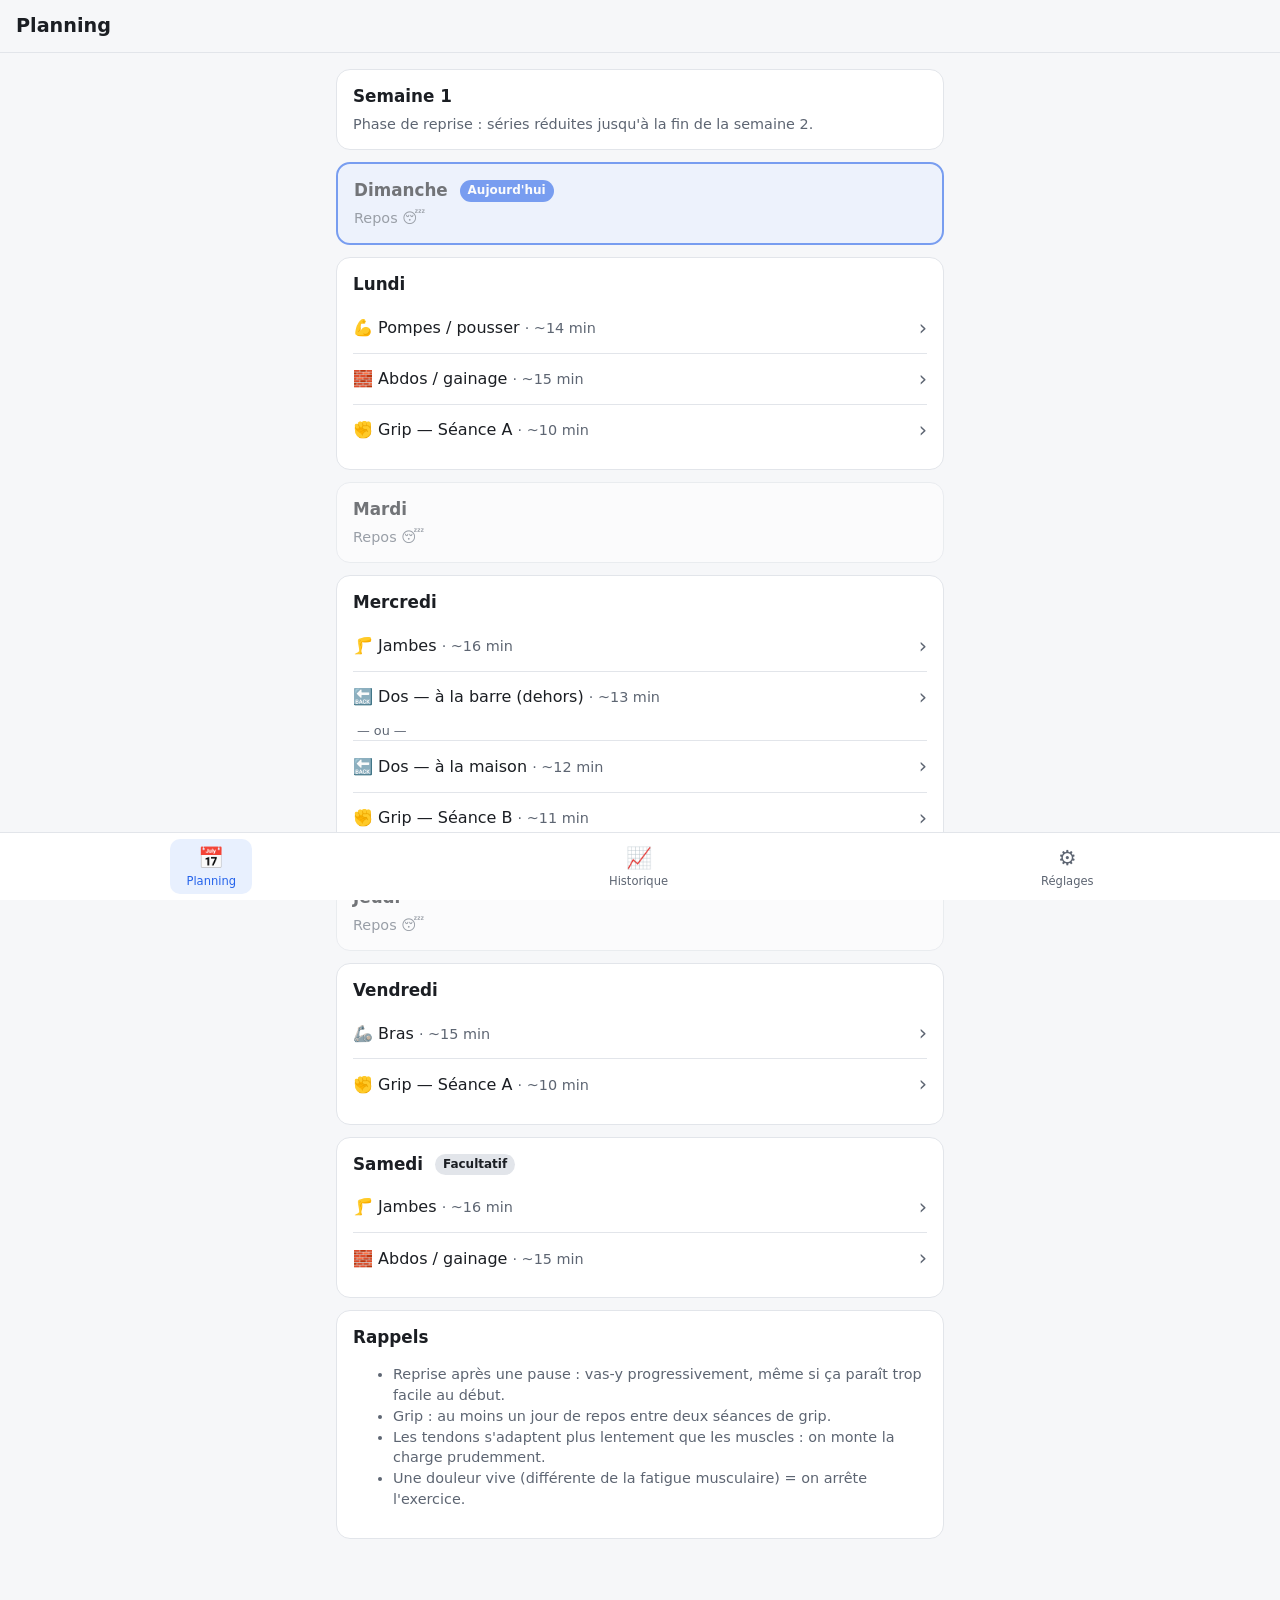
==== index.html @ 753776f4 "Étape 1 : planning de la semaine, séances complètes et fiches d'exercices Co-Authored-By: Claude Opu" ====
<!doctype html>
<html lang="fr">
<head>
  <meta charset="utf-8">
  <meta name="viewport" content="width=device-width, initial-scale=1, viewport-fit=cover">
  <title>Calisthénie</title>
  <!-- Couleur de la barre du navigateur sur téléphone (clair / sombre) -->
  <meta name="theme-color" content="#f6f7f9" media="(prefers-color-scheme: light)">
  <meta name="theme-color" content="#121417" media="(prefers-color-scheme: dark)">
  <link rel="stylesheet" href="style.css">
</head>
<body>
  <!-- En-tête : titre de la page en cours -->
  <header class="entete">
    <button id="retour" class="retour" hidden aria-label="Retour">‹</button>
    <h1 id="titre">Planning</h1>
  </header>

  <!-- Contenu principal : app.js le remplit selon la page -->
  <main id="contenu"></main>

  <!-- Barre de navigation en bas -->
  <nav class="nav-bas">
    <a href="#/" data-onglet="planning">📅<span>Planning</span></a>
    <a href="#/historique" data-onglet="historique">📈<span>Historique</span></a>
    <a href="#/reglages" data-onglet="reglages">⚙️<span>Réglages</span></a>
  </nav>

  <!-- 1) tes données d'entraînement  2) le code de l'app -->
  <script src="programme.js"></script>
  <script src="app.js"></script>
</body>
</html>
---- style.css ----
/* =====================================================================
   STYLE.CSS — l'apparence de l'app. Mode sombre automatique selon le
   réglage de ton téléphone.
   ===================================================================== */

/* Couleurs du mode clair */
:root {
  --fond: #f6f7f9;
  --carte: #ffffff;
  --texte: #1b1e23;
  --texte-doux: #5d6572;
  --bord: #e2e5ea;
  --accent: #2563eb;
  --accent-texte: #ffffff;
  --vert: #15803d;
  --orange: #c2410c;
  --rouge: #b91c1c;
  --surligne: #e8f0fe;
}

/* Couleurs du mode sombre */
@media (prefers-color-scheme: dark) {
  :root {
    --fond: #121417;
    --carte: #1c1f24;
    --texte: #e8eaee;
    --texte-doux: #9aa3b0;
    --bord: #2c3139;
    --accent: #5b8def;
    --accent-texte: #0b0d10;
    --vert: #4ade80;
    --orange: #fb923c;
    --rouge: #f87171;
    --surligne: #1e2a40;
  }
}

* { box-sizing: border-box; }

body {
  margin: 0;
  font-family: system-ui, -apple-system, "Segoe UI", Roboto, sans-serif;
  background: var(--fond);
  color: var(--texte);
  line-height: 1.45;
  /* place pour la barre du bas */
  padding-bottom: calc(72px + env(safe-area-inset-bottom));
}

/* ---------- En-tête ---------- */
.entete {
  position: sticky; top: 0; z-index: 5;
  display: flex; align-items: center; gap: 8px;
  padding: calc(12px + env(safe-area-inset-top)) 16px 12px;
  background: var(--fond);
  border-bottom: 1px solid var(--bord);
}
.entete h1 { font-size: 1.2rem; margin: 0; }
.retour {
  font-size: 1.8rem; line-height: 1; background: none; border: 0;
  color: var(--accent); padding: 0 8px 4px 0; cursor: pointer;
}

main { padding: 16px; max-width: 640px; margin: 0 auto; }

/* ---------- Cartes ---------- */
.carte {
  display: block;
  background: var(--carte);
  border: 1px solid var(--bord);
  border-radius: 14px;
  padding: 14px 16px;
  margin-bottom: 12px;
  color: inherit; text-decoration: none;
}
a.carte:active { transform: scale(0.99); }
.carte h2, .carte h3 { margin: 0 0 6px; font-size: 1.05rem; }
.carte.aujourdhui { border: 2px solid var(--accent); background: var(--surligne); }
.carte.repos { opacity: 0.6; }

.doux { color: var(--texte-doux); font-size: 0.9rem; }
.badge {
  display: inline-block; font-size: 0.75rem; font-weight: 600;
  padding: 2px 8px; border-radius: 99px;
  background: var(--accent); color: var(--accent-texte);
  vertical-align: middle; margin-left: 6px;
}
.badge.gris { background: var(--bord); color: var(--texte); }

/* Liste de séances dans un jour */
.lien-seance {
  display: flex; justify-content: space-between; align-items: center;
  padding: 10px 0; border-top: 1px solid var(--bord);
  color: inherit; text-decoration: none;
}
.lien-seance:first-of-type { border-top: 0; }
.lien-seance .fleche { color: var(--texte-doux); font-size: 1.3rem; }
.ou { font-size: 0.8rem; color: var(--texte-doux); padding-left: 4px; }

/* Ligne d'exercice dans une séance */
.ligne-exo { display: flex; gap: 12px; align-items: center; }
.ligne-exo .num {
  flex: 0 0 32px; height: 32px; border-radius: 50%;
  background: var(--surligne); color: var(--accent);
  display: grid; place-items: center; font-weight: 700;
}
.ligne-exo .infos { flex: 1; }

/* Fiche d'exercice : chiffres clés */
.grille {
  display: grid; grid-template-columns: 1fr 1fr; gap: 8px; margin-bottom: 12px;
}
.case {
  background: var(--carte); border: 1px solid var(--bord); border-radius: 12px;
  padding: 10px 12px;
}
.case .etiquette { font-size: 0.75rem; color: var(--texte-doux); text-transform: uppercase; letter-spacing: 0.03em; }
.case .valeur { font-size: 1.15rem; font-weight: 700; }

ol.etapes { padding-left: 20px; margin: 0; }
ol.etapes li { margin-bottom: 6px; }

.note {
  border-left: 4px solid var(--orange);
  padding: 8px 12px; margin: 0 0 12px;
  background: var(--carte); border-radius: 0 10px 10px 0;
}

/* ---------- Boutons et champs ---------- */
.bouton {
  display: block; width: 100%;
  font-size: 1rem; font-weight: 600;
  padding: 14px; border-radius: 12px; border: 0;
  background: var(--accent); color: var(--accent-texte);
  cursor: pointer; text-align: center; text-decoration: none;
  margin-bottom: 10px;
}
.bouton.secondaire { background: var(--carte); color: var(--texte); border: 1px solid var(--bord); }
input, select, textarea {
  font: inherit; color: var(--texte); background: var(--carte);
  border: 1px solid var(--bord); border-radius: 10px; padding: 10px 12px; width: 100%;
}
label { display: block; font-weight: 600; margin: 10px 0 4px; }

/* ---------- Barre du bas ---------- */
.nav-bas {
  position: fixed; left: 0; right: 0; bottom: 0; z-index: 5;
  display: flex; justify-content: space-around;
  background: var(--carte); border-top: 1px solid var(--bord);
  padding: 6px 0 calc(6px + env(safe-area-inset-bottom));
}
.nav-bas a {
  display: flex; flex-direction: column; align-items: center;
  font-size: 1.3rem; text-decoration: none; color: var(--texte-doux);
  padding: 4px 16px; border-radius: 10px;
}
.nav-bas a span { font-size: 0.72rem; }
.nav-bas a.actif { color: var(--accent); background: var(--surligne); }
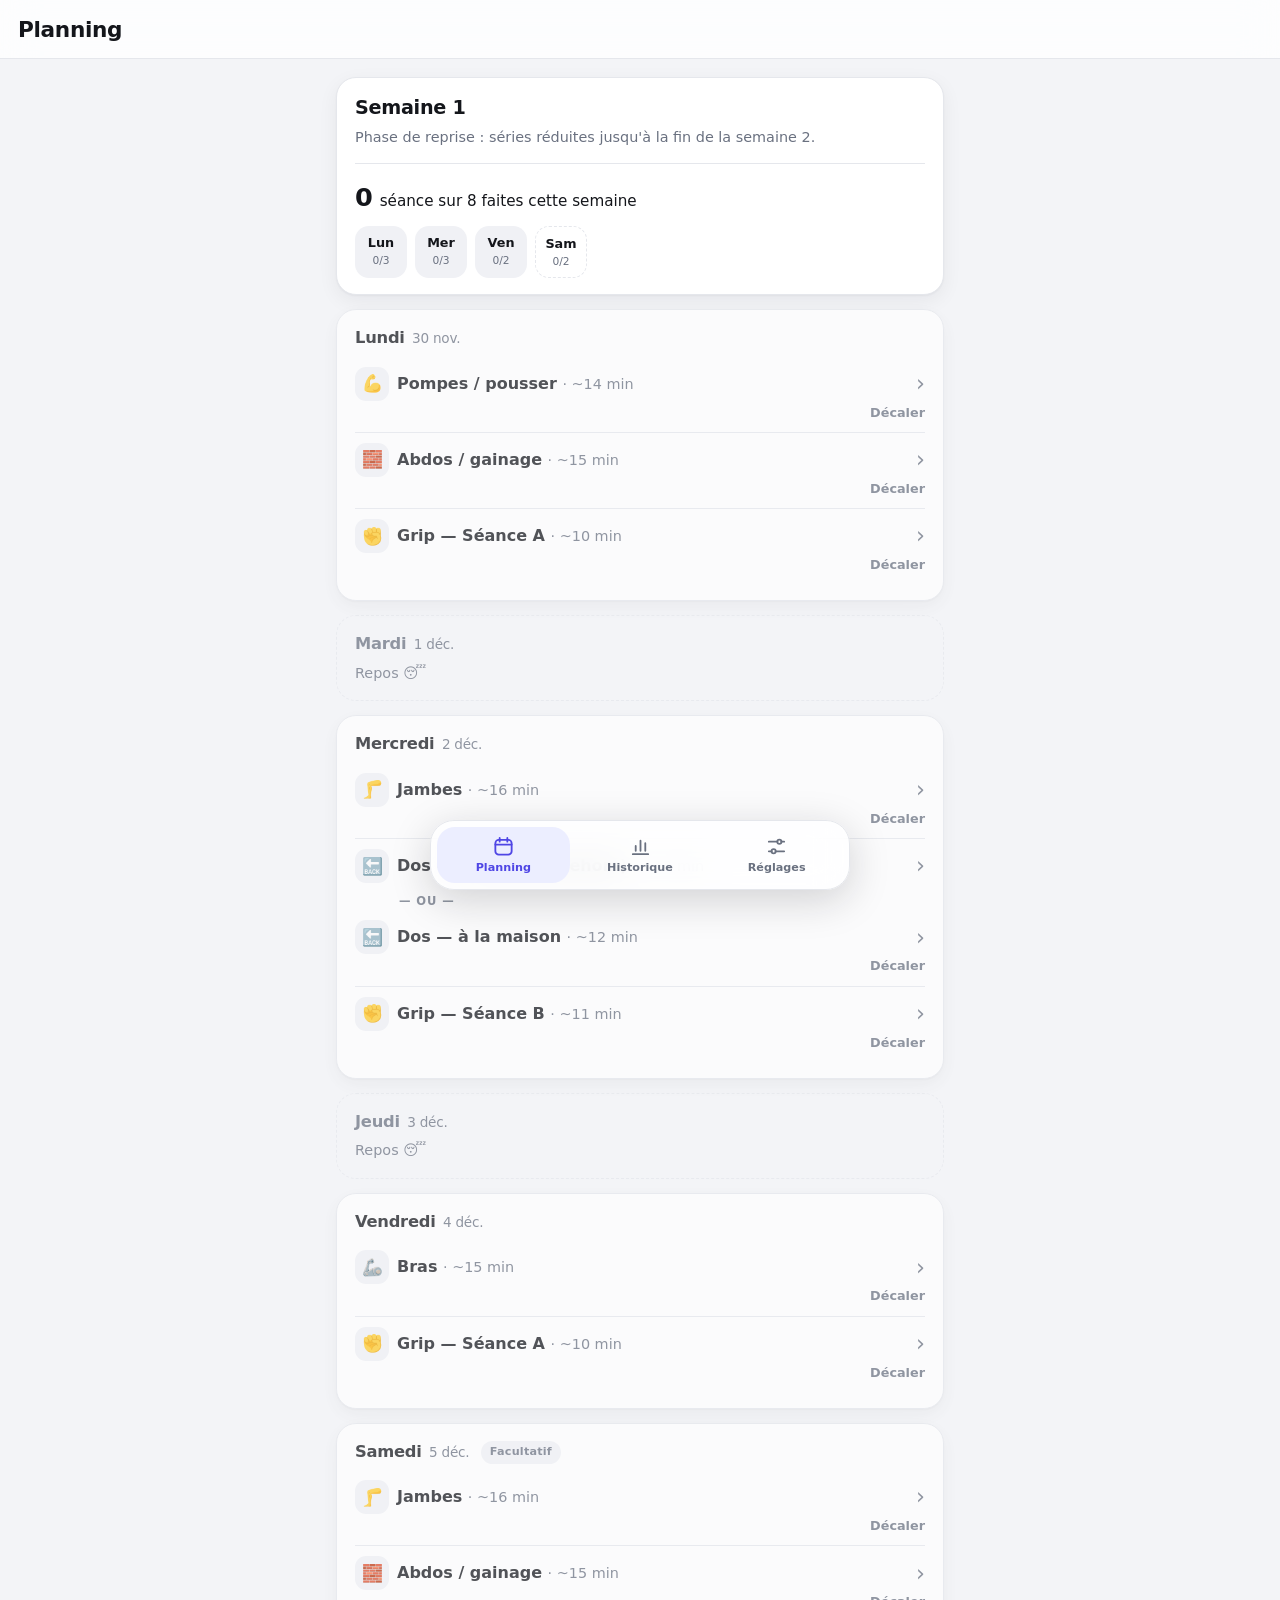
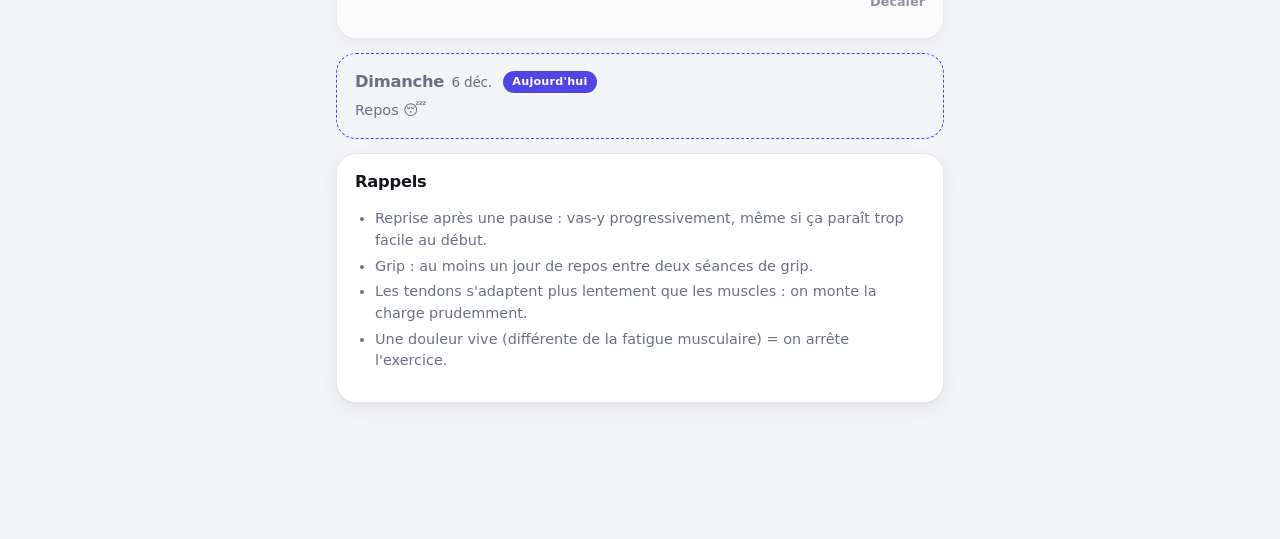
==== commit d0c56e79: "Nouveau design : plus épuré (cartes aérées, accent indigo, boutons teintés, barre du bas flottante a" ====
--- a/index.html
+++ b/index.html
@@ -5,9 +5,17 @@
   <meta name="viewport" content="width=device-width, initial-scale=1, viewport-fit=cover">
   <title>Calisthénie</title>
   <!-- Couleur de la barre du navigateur sur téléphone (clair / sombre) -->
-  <meta name="theme-color" content="#f6f7f9" media="(prefers-color-scheme: light)">
-  <meta name="theme-color" content="#121417" media="(prefers-color-scheme: dark)">
+  <meta name="theme-color" content="#f3f4f7" media="(prefers-color-scheme: light)">
+  <meta name="theme-color" content="#0b0c0f" media="(prefers-color-scheme: dark)">
   <link rel="stylesheet" href="style.css">
+  <!-- Installation sur l'écran d'accueil (PWA) -->
+  <link rel="manifest" href="manifest.json">
+  <link rel="icon" href="icones/icone-192.png">
+  <link rel="apple-touch-icon" href="icones/apple-touch-icon.png">
+  <meta name="apple-mobile-web-app-capable" content="yes">
+  <meta name="mobile-web-app-capable" content="yes">
+  <meta name="apple-mobile-web-app-title" content="Calisthénie">
+  <meta name="apple-mobile-web-app-status-bar-style" content="default">
 </head>
 <body>
   <!-- En-tête : titre de la page en cours -->
@@ -19,11 +27,20 @@
   <!-- Contenu principal : app.js le remplit selon la page -->
   <main id="contenu"></main>
 
+  <!-- Minuteur de repos (caché tant qu'il ne sert pas) -->
+  <div id="minuteur" class="minuteur" hidden></div>
+
   <!-- Barre de navigation en bas -->
   <nav class="nav-bas">
-    <a href="#/" data-onglet="planning">📅<span>Planning</span></a>
-    <a href="#/historique" data-onglet="historique">📈<span>Historique</span></a>
-    <a href="#/reglages" data-onglet="reglages">⚙️<span>Réglages</span></a>
+    <a href="#/" data-onglet="planning">
+      <svg viewBox="0 0 24 24" aria-hidden="true"><rect x="3.5" y="5" width="17" height="15.5" rx="3.5"/><path d="M3.5 10h17M8 3v4M16 3v4"/></svg>
+      <span>Planning</span></a>
+    <a href="#/historique" data-onglet="historique">
+      <svg viewBox="0 0 24 24" aria-hidden="true"><path d="M4 20h16M7 16.5v-5M12 16.5V6M17 16.5v-8"/></svg>
+      <span>Historique</span></a>
+    <a href="#/reglages" data-onglet="reglages">
+      <svg viewBox="0 0 24 24" aria-hidden="true"><path d="M4 7h9M17 7h3M4 17h3M11 17h9"/><circle cx="15" cy="7" r="2.2"/><circle cx="9" cy="17" r="2.2"/></svg>
+      <span>Réglages</span></a>
   </nav>
 
   <!-- 1) tes données d'entraînement  2) le code de l'app -->
--- a/style.css
+++ b/style.css
@@ -1,158 +1,442 @@
 /* =====================================================================
-   STYLE.CSS — l'apparence de l'app. Mode sombre automatique selon le
-   réglage de ton téléphone.
+   STYLE.CSS — l'apparence de l'app.
+   Toutes les couleurs sont définies une seule fois ici (les "tokens"),
+   en version claire et en version sombre (automatique selon le téléphone).
    ===================================================================== */
 
-/* Couleurs du mode clair */
+/* ---------- Couleurs : mode clair ---------- */
 :root {
-  --fond: #f6f7f9;
+  --fond: #f3f4f7;
   --carte: #ffffff;
-  --texte: #1b1e23;
-  --texte-doux: #5d6572;
-  --bord: #e2e5ea;
-  --accent: #2563eb;
-  --accent-texte: #ffffff;
-  --vert: #15803d;
-  --orange: #c2410c;
-  --rouge: #b91c1c;
-  --surligne: #e8f0fe;
-}
-
-/* Couleurs du mode sombre */
+  --carte-2: #f0f1f5;          /* fonds secondaires (champs, boutons discrets) */
+  --texte: #14161b;
+  --texte-doux: #6a7180;
+  --bord: #e5e7ec;
+  --accent: #4f46e5;           /* couleur principale (boutons, liens) */
+  --accent-texte: #ffffff;     /* texte posé sur l'accent */
+  --accent-doux: #eceeff;      /* fond teinté de l'accent */
+  --vert: #15803d;   --vert-doux: #e8f6ed;
+  --orange: #c2570c; --orange-doux: #fdf0e4;
+  --rouge: #c81e1e;  --rouge-doux: #fdeaea;
+  --surligne: var(--accent-doux);
+  --ombre: 0 1px 2px rgba(20, 22, 27, 0.04), 0 6px 20px rgba(20, 22, 27, 0.06);
+  --ombre-forte: 0 10px 40px rgba(20, 22, 27, 0.18);
+  --verre: rgba(255, 255, 255, 0.78);
+  --rayon: 20px;
+}
+
+/* ---------- Couleurs : mode sombre ---------- */
 @media (prefers-color-scheme: dark) {
   :root {
-    --fond: #121417;
-    --carte: #1c1f24;
-    --texte: #e8eaee;
-    --texte-doux: #9aa3b0;
-    --bord: #2c3139;
-    --accent: #5b8def;
-    --accent-texte: #0b0d10;
-    --vert: #4ade80;
-    --orange: #fb923c;
-    --rouge: #f87171;
-    --surligne: #1e2a40;
+    --fond: #0b0c0f;
+    --carte: #16181d;
+    --carte-2: #1f2228;
+    --texte: #f1f2f5;
+    --texte-doux: #959cab;
+    --bord: #252930;
+    --accent: #8f8bff;
+    --accent-texte: #0b0c0f;
+    --accent-doux: rgba(143, 139, 255, 0.14);
+    --vert: #4ade80;   --vert-doux: rgba(74, 222, 128, 0.12);
+    --orange: #fb9a4b; --orange-doux: rgba(251, 154, 75, 0.13);
+    --rouge: #f87171;  --rouge-doux: rgba(248, 113, 113, 0.13);
+    --ombre: none;
+    --ombre-forte: 0 10px 40px rgba(0, 0, 0, 0.55);
+    --verre: rgba(22, 24, 29, 0.78);
   }
 }
 
+/* ---------- Base ---------- */
 * { box-sizing: border-box; }
-
+/* Un élément marqué « hidden » est toujours caché, quel que soit son style */
+[hidden] { display: none !important; }
+
+html { -webkit-text-size-adjust: 100%; }
 body {
   margin: 0;
-  font-family: system-ui, -apple-system, "Segoe UI", Roboto, sans-serif;
+  font-family: system-ui, -apple-system, "Segoe UI", Roboto, "Helvetica Neue", sans-serif;
+  font-size: 16px;
   background: var(--fond);
   color: var(--texte);
-  line-height: 1.45;
-  /* place pour la barre du bas */
-  padding-bottom: calc(72px + env(safe-area-inset-bottom));
-}
-
-/* ---------- En-tête ---------- */
+  line-height: 1.5;
+  -webkit-font-smoothing: antialiased;
+  -webkit-tap-highlight-color: transparent;
+  /* place pour la barre du bas flottante */
+  padding-bottom: calc(104px + env(safe-area-inset-bottom));
+}
+a { color: var(--accent); }
+h1, h2, h3 { letter-spacing: -0.015em; }
+p { margin: 8px 0; }
+ul { padding-left: 20px; }
+li { margin-bottom: 4px; }
+
+/* ---------- En-tête (verre dépoli) ---------- */
 .entete {
   position: sticky; top: 0; z-index: 5;
-  display: flex; align-items: center; gap: 8px;
-  padding: calc(12px + env(safe-area-inset-top)) 16px 12px;
-  background: var(--fond);
+  display: flex; align-items: center; gap: 4px;
+  padding: calc(14px + env(safe-area-inset-top)) 18px 12px;
+  background: var(--verre);
+  -webkit-backdrop-filter: saturate(180%) blur(18px);
+  backdrop-filter: saturate(180%) blur(18px);
   border-bottom: 1px solid var(--bord);
 }
-.entete h1 { font-size: 1.2rem; margin: 0; }
+.entete h1 {
+  font-size: 1.35rem; font-weight: 800; margin: 0;
+  white-space: nowrap; overflow: hidden; text-overflow: ellipsis;
+}
 .retour {
-  font-size: 1.8rem; line-height: 1; background: none; border: 0;
-  color: var(--accent); padding: 0 8px 4px 0; cursor: pointer;
-}
-
-main { padding: 16px; max-width: 640px; margin: 0 auto; }
+  flex: 0 0 auto; width: 36px; height: 36px; margin-left: -8px;
+  display: grid; place-items: center;
+  font-size: 1.9rem; line-height: 1; padding-bottom: 4px;
+  background: none; border: 0; border-radius: 12px;
+  color: var(--accent); cursor: pointer;
+}
+.retour:active { background: var(--accent-doux); }
+
+main { padding: 18px 16px; max-width: 640px; margin: 0 auto; }
 
 /* ---------- Cartes ---------- */
 .carte {
   display: block;
   background: var(--carte);
   border: 1px solid var(--bord);
-  border-radius: 14px;
-  padding: 14px 16px;
-  margin-bottom: 12px;
+  border-radius: var(--rayon);
+  box-shadow: var(--ombre);
+  padding: 16px 18px;
+  margin-bottom: 14px;
   color: inherit; text-decoration: none;
 }
-a.carte:active { transform: scale(0.99); }
-.carte h2, .carte h3 { margin: 0 0 6px; font-size: 1.05rem; }
-.carte.aujourdhui { border: 2px solid var(--accent); background: var(--surligne); }
-.carte.repos { opacity: 0.6; }
+a.carte { transition: transform 0.12s ease; }
+a.carte:active { transform: scale(0.985); }
+.carte h2 { margin: 0 0 4px; font-size: 1.2rem; font-weight: 800; }
+.carte h3 { margin: 0 0 6px; font-size: 1.02rem; font-weight: 700; }
+
+.carte.aujourdhui {
+  border: 1.5px solid var(--accent);
+  background: linear-gradient(180deg, var(--accent-doux), transparent 70%), var(--carte);
+}
+.carte.repos { background: transparent; box-shadow: none; border-style: dashed; }
+.carte.repos h3 { color: var(--texte-doux); }
+.carte.passe:not(.aujourdhui) { opacity: 0.72; }
 
 .doux { color: var(--texte-doux); font-size: 0.9rem; }
+.centre { text-align: center; }
+
+h2.section {
+  font-size: 0.78rem; font-weight: 700; text-transform: uppercase; letter-spacing: 0.08em;
+  color: var(--texte-doux); margin: 22px 4px 10px;
+}
+
 .badge {
-  display: inline-block; font-size: 0.75rem; font-weight: 600;
-  padding: 2px 8px; border-radius: 99px;
+  display: inline-block; font-size: 0.7rem; font-weight: 700; letter-spacing: 0.02em;
+  padding: 3px 9px; border-radius: 99px;
   background: var(--accent); color: var(--accent-texte);
   vertical-align: middle; margin-left: 6px;
 }
-.badge.gris { background: var(--bord); color: var(--texte); }
-
-/* Liste de séances dans un jour */
+.badge.gris { background: var(--carte-2); color: var(--texte-doux); }
+.date-jour { font-weight: 500; font-size: 0.85rem; margin-left: 2px; }
+
+/* ---------- Planning : séances d'un jour ---------- */
+.element + .element { border-top: 1px solid var(--bord); margin-top: 2px; }
 .lien-seance {
+  display: flex; justify-content: space-between; align-items: center; gap: 10px;
+  padding: 10px 0; color: inherit; text-decoration: none; font-weight: 600;
+}
+.lien-seance .doux { font-weight: 400; }
+.lien-seance .fleche { color: var(--texte-doux); font-size: 1.4rem; font-weight: 400; }
+.icone-cat {
+  display: inline-grid; place-items: center; vertical-align: middle;
+  width: 34px; height: 34px; margin-right: 8px; border-radius: 11px;
+  background: var(--carte-2); font-size: 1.05rem;
+}
+.ou {
+  font-size: 0.72rem; font-weight: 700; text-transform: uppercase; letter-spacing: 0.08em;
+  color: var(--texte-doux); padding: 0 0 0 44px;
+}
+.ligne-decaler {
   display: flex; justify-content: space-between; align-items: center;
-  padding: 10px 0; border-top: 1px solid var(--bord);
-  color: inherit; text-decoration: none;
-}
-.lien-seance:first-of-type { border-top: 0; }
-.lien-seance .fleche { color: var(--texte-doux); font-size: 1.3rem; }
-.ou { font-size: 0.8rem; color: var(--texte-doux); padding-left: 4px; }
-
-/* Ligne d'exercice dans une séance */
-.ligne-exo { display: flex; gap: 12px; align-items: center; }
+  font-size: 0.8rem; margin: -10px 0 8px 44px;
+}
+.ligne-decaler .lien { font-size: 0.8rem; padding: 2px 0; color: var(--texte-doux); }
+.form-decaler {
+  background: var(--carte-2); border-radius: 16px;
+  padding: 12px 14px; margin: 6px 0 12px;
+}
+.form-decaler label { margin-top: 0; }
+
+/* Résumé de la semaine */
+.bilan { margin-top: 14px; padding-top: 14px; border-top: 1px solid var(--bord); }
+.bilan-chiffre { font-size: 0.95rem; }
+.bilan-chiffre strong { font-size: 1.6rem; font-weight: 800; margin-right: 2px; }
+.pastilles-jours { display: flex; gap: 8px; margin-top: 10px; flex-wrap: wrap; }
+.pastille-jour {
+  display: flex; flex-direction: column; align-items: center; gap: 1px; min-width: 52px;
+  padding: 7px 8px; border-radius: 14px; background: var(--carte-2);
+  font-size: 0.8rem; font-weight: 700;
+}
+.pastille-jour small { font-weight: 500; color: var(--texte-doux); }
+.pastille-jour.partiel { background: var(--orange-doux); }
+.pastille-jour.complet { background: var(--vert-doux); }
+.pastille-jour.facultatif { background: transparent; border: 1.5px dashed var(--bord); }
+
+/* ---------- Séance : liste des exercices ---------- */
+.ligne-exo { display: flex; gap: 14px; align-items: center; }
 .ligne-exo .num {
-  flex: 0 0 32px; height: 32px; border-radius: 50%;
-  background: var(--surligne); color: var(--accent);
-  display: grid; place-items: center; font-weight: 700;
-}
-.ligne-exo .infos { flex: 1; }
-
-/* Fiche d'exercice : chiffres clés */
-.grille {
-  display: grid; grid-template-columns: 1fr 1fr; gap: 8px; margin-bottom: 12px;
-}
+  flex: 0 0 36px; height: 36px; border-radius: 12px;
+  background: var(--accent-doux); color: var(--accent);
+  display: grid; place-items: center; font-weight: 800;
+}
+.ligne-exo .infos { flex: 1; min-width: 0; }
+.ligne-exo .infos strong { font-weight: 700; }
+.ligne-exo .infos .doux { font-size: 0.84rem; }
+.ligne-exo .fleche { font-size: 1.4rem; }
+.ligne-exo.fait { opacity: 0.7; }
+.ligne-exo.fait .num { background: var(--vert); color: var(--carte); }
+.etiquette-facile {
+  display: inline-block; font-size: 0.68rem; font-weight: 700; letter-spacing: 0.02em;
+  padding: 1px 8px; border-radius: 99px;
+  background: var(--orange-doux); color: var(--orange);
+}
+
+/* ---------- Fiche d'exercice ---------- */
+.grille { display: grid; grid-template-columns: 1fr 1fr; gap: 10px; margin-bottom: 14px; }
 .case {
-  background: var(--carte); border: 1px solid var(--bord); border-radius: 12px;
-  padding: 10px 12px;
-}
-.case .etiquette { font-size: 0.75rem; color: var(--texte-doux); text-transform: uppercase; letter-spacing: 0.03em; }
-.case .valeur { font-size: 1.15rem; font-weight: 700; }
-
-ol.etapes { padding-left: 20px; margin: 0; }
-ol.etapes li { margin-bottom: 6px; }
+  background: var(--carte); border: 1px solid var(--bord); border-radius: 18px;
+  box-shadow: var(--ombre); padding: 12px 14px;
+}
+.etiquette, .case .etiquette {
+  font-size: 0.7rem; font-weight: 700; color: var(--texte-doux);
+  text-transform: uppercase; letter-spacing: 0.07em;
+}
+.case .valeur { font-size: 1.35rem; font-weight: 800; letter-spacing: -0.01em; }
+
+.carte.resistance { background: linear-gradient(135deg, var(--accent-doux), transparent 75%), var(--carte); }
+.niveau-resistance { font-size: 1.5rem; font-weight: 800; letter-spacing: -0.02em; margin: 2px 0 4px; }
+.carte.resistance .note { margin: 12px 0 0; }
+
+ol.etapes { padding-left: 0; margin: 4px 0 8px; list-style: none; counter-reset: etape; }
+ol.etapes li {
+  counter-increment: etape; position: relative;
+  padding: 2px 0 2px 36px; margin-bottom: 10px;
+}
+ol.etapes li::before {
+  content: counter(etape); position: absolute; left: 0; top: 1px;
+  width: 24px; height: 24px; border-radius: 8px;
+  display: grid; place-items: center;
+  background: var(--accent-doux); color: var(--accent);
+  font-size: 0.78rem; font-weight: 800;
+}
 
 .note {
-  border-left: 4px solid var(--orange);
-  padding: 8px 12px; margin: 0 0 12px;
-  background: var(--carte); border-radius: 0 10px 10px 0;
-}
-
-/* ---------- Boutons et champs ---------- */
+  padding: 10px 14px; margin: 0 0 12px;
+  background: var(--orange-doux); border-radius: 14px; font-size: 0.92rem;
+}
+
+/* Blocs repliables */
+details > summary { cursor: pointer; color: var(--accent); padding: 6px 0; font-weight: 600; }
+details.carte > summary { color: inherit; list-style: none; display: flex; align-items: center; justify-content: space-between; }
+details.carte > summary::-webkit-details-marker { display: none; }
+details.carte > summary h3 { display: inline; margin: 0; }
+details.carte > summary::after {
+  content: "›"; font-size: 1.4rem; line-height: 1; color: var(--texte-doux);
+  transform: rotate(90deg); transition: transform 0.2s ease;
+}
+details.carte:not([open]) > summary::after { transform: rotate(0deg); }
+details.carte[open] > summary { margin-bottom: 10px; }
+
+/* Choix de version */
+.choix-version {
+  display: flex; gap: 4px; padding: 4px; margin: 4px 0 6px;
+  background: var(--carte-2); border-radius: 14px;
+}
+.choix-version button {
+  flex: 1; font: inherit; font-weight: 700; padding: 10px; border: 0; border-radius: 11px;
+  cursor: pointer; background: transparent; color: var(--texte-doux);
+  transition: background 0.15s ease, color 0.15s ease;
+}
+.choix-version button.actif { background: var(--carte); color: var(--texte); box-shadow: 0 1px 4px rgba(0,0,0,0.12); }
+
+/* ---------- Boutons ---------- */
 .bouton {
   display: block; width: 100%;
-  font-size: 1rem; font-weight: 600;
-  padding: 14px; border-radius: 12px; border: 0;
+  font: inherit; font-size: 1rem; font-weight: 700;
+  padding: 15px; border-radius: 16px; border: 0;
   background: var(--accent); color: var(--accent-texte);
   cursor: pointer; text-align: center; text-decoration: none;
   margin-bottom: 10px;
-}
-.bouton.secondaire { background: var(--carte); color: var(--texte); border: 1px solid var(--bord); }
+  transition: transform 0.12s ease, opacity 0.15s ease;
+}
+.bouton:active { transform: scale(0.98); }
+.bouton.secondaire { background: var(--carte-2); color: var(--texte); }
+.bouton.petit { padding: 11px 14px; font-size: 0.93rem; border-radius: 14px; }
+.bouton.danger { background: var(--rouge-doux); color: var(--rouge); }
+.bouton:disabled { opacity: 0.45; cursor: not-allowed; transform: none; }
+.rangee { display: flex; gap: 8px; flex-wrap: wrap; margin-top: 10px; }
+.rangee .bouton { width: auto; flex: 1; margin-bottom: 0; }
+.lien {
+  background: none; border: 0; padding: 6px 0; font: inherit; font-weight: 600;
+  color: var(--accent); text-decoration: none; cursor: pointer; display: inline-block;
+}
+
+/* Les trois gros boutons de suivi */
+.gros {
+  display: flex; flex-direction: column; align-items: flex-start; width: 100%;
+  font: inherit; font-size: 1.12rem; font-weight: 800; text-align: left;
+  padding: 16px 18px; margin-bottom: 10px; border-radius: 18px; cursor: pointer;
+  border: 1.5px solid transparent; color: var(--texte);
+  transition: transform 0.12s ease;
+}
+.gros small { font-size: 0.82rem; font-weight: 500; color: var(--texte-doux); margin-top: 2px; }
+.gros:active { transform: scale(0.98); }
+.gros.vert   { background: var(--vert-doux);   border-color: color-mix(in srgb, var(--vert) 30%, transparent); }
+.gros.orange { background: var(--orange-doux); border-color: color-mix(in srgb, var(--orange) 30%, transparent); }
+.gros.rouge  { background: var(--rouge-doux);  border-color: color-mix(in srgb, var(--rouge) 30%, transparent); }
+
+/* ---------- Champs ---------- */
 input, select, textarea {
-  font: inherit; color: var(--texte); background: var(--carte);
-  border: 1px solid var(--bord); border-radius: 10px; padding: 10px 12px; width: 100%;
-}
-label { display: block; font-weight: 600; margin: 10px 0 4px; }
-
-/* ---------- Barre du bas ---------- */
+  font: inherit; color: var(--texte); background: var(--carte-2);
+  border: 1.5px solid transparent; border-radius: 14px; padding: 12px 14px; width: 100%;
+  outline: none; transition: border-color 0.15s ease, background 0.15s ease;
+}
+input:focus, select:focus, textarea:focus { border-color: var(--accent); background: var(--carte); }
+select {
+  appearance: none; -webkit-appearance: none; padding-right: 38px;
+  background-image: linear-gradient(45deg, transparent 50%, var(--texte-doux) 50%), linear-gradient(135deg, var(--texte-doux) 50%, transparent 50%);
+  background-position: calc(100% - 20px) 52%, calc(100% - 15px) 52%;
+  background-size: 5px 5px; background-repeat: no-repeat;
+}
+textarea { resize: vertical; }
+label { display: block; font-weight: 700; font-size: 0.9rem; margin: 12px 0 6px; }
+input.a-preciser { border: 1.5px dashed var(--orange); background: var(--orange-doux); }
+select:invalid { border: 1.5px dashed var(--orange); }
+
+/* Douleur */
+fieldset.douleur { border: 0; background: var(--carte-2); border-radius: 16px; margin: 4px 0 14px; padding: 10px 14px 12px; }
+fieldset.douleur legend { float: left; width: 100%; font-weight: 700; font-size: 0.9rem; padding: 0; margin-bottom: 2px; }
+.case-a-cocher { display: inline-flex; align-items: center; gap: 8px; font-weight: 500; margin: 6px 16px 6px 0; }
+.case-a-cocher input { width: 20px; height: 20px; padding: 0; accent-color: var(--accent); }
+#douleur-note { margin-top: 8px; background: var(--carte); }
+
+/* Saisie détaillée */
+#detail { margin-top: 4px; }
+.ligne-serie { display: flex; align-items: center; gap: 12px; margin: 8px 0; }
+.ligne-serie label { margin: 0; min-width: 72px; font-weight: 600; }
+.ligne-serie input { width: 96px; text-align: center; font-weight: 700; }
+.deux-colonnes { display: grid; grid-template-columns: 1fr 1fr; gap: 12px; }
+
+/* Séries en cours */
+.pastilles { display: flex; gap: 8px; margin: 8px 0 14px; flex-wrap: wrap; }
+.pastille {
+  width: 38px; height: 38px; border-radius: 12px; display: grid; place-items: center;
+  background: var(--carte-2); font-weight: 800; color: var(--texte-doux);
+  transition: background 0.2s ease;
+}
+.pastille.faite { background: var(--vert); color: var(--carte); }
+
+/* ---------- Cartes d'état (teintées) ---------- */
+.carte.succes  { background: var(--vert-doux);   border-color: color-mix(in srgb, var(--vert) 25%, transparent); box-shadow: none; }
+.carte.alerte  { background: var(--rouge-doux);  border-color: color-mix(in srgb, var(--rouge) 25%, transparent); box-shadow: none; }
+.carte.rappel  { background: var(--orange-doux); border-color: color-mix(in srgb, var(--orange) 25%, transparent); box-shadow: none; }
+.carte.proposition { border-color: color-mix(in srgb, var(--accent) 35%, transparent); }
+.carte.proposition.monter  { background: var(--vert-doux);   border-color: color-mix(in srgb, var(--vert) 25%, transparent); box-shadow: none; }
+.carte.proposition.baisser { background: var(--orange-doux); border-color: color-mix(in srgb, var(--orange) 25%, transparent); box-shadow: none; }
+.carte.succes .bouton.secondaire, .carte.alerte .bouton.secondaire, .carte.rappel .bouton.secondaire,
+.carte.proposition .bouton.secondaire { background: var(--carte); }
+
+.ligne-histo { padding: 9px 0; border-top: 1px solid var(--bord); font-size: 0.93rem; }
+.ligne-histo:first-of-type { border-top: 0; }
+.ligne-histo a { text-decoration: none; font-weight: 700; }
+
+/* Dictée */
+.confirmation { margin-top: 16px; padding-top: 14px; border-top: 1px solid var(--bord); }
+.confirmation h3 { font-size: 1rem; }
+.avertissement { color: var(--orange); font-weight: 600; font-size: 0.92rem; }
+.erreur { color: var(--rouge); font-weight: 600; font-size: 0.92rem; margin: 6px 0; }
+
+/* Échauffement */
+.carte.echauffement { background: linear-gradient(135deg, var(--orange-doux), transparent 80%), var(--carte); }
+.carte.echauffement.replie { display: flex; justify-content: space-between; align-items: center; padding: 12px 18px; background: var(--carte); }
+ol.mouvements { padding-left: 0; margin: 8px 0 12px; list-style: none; }
+ol.mouvements li { margin-bottom: 6px; padding: 10px 12px; border-radius: 14px; background: var(--carte-2); }
+ol.mouvements li.en-cours { background: var(--accent-doux); box-shadow: inset 0 0 0 1.5px var(--accent); }
+ol.mouvements li.fait { opacity: 0.5; }
+
+/* ---------- Graphiques ---------- */
+.graphique { width: 100%; height: auto; display: block; margin-top: 8px; }
+.graphique .grille-ligne { stroke: var(--bord); stroke-width: 1; }
+.graphique .axe { fill: var(--texte-doux); font-size: 10px; }
+.graphique .bande { fill: var(--accent); opacity: 0.08; }
+.graphique .courbe { fill: none; stroke: var(--accent); stroke-width: 2.5; stroke-linejoin: round; stroke-linecap: round; }
+.graphique .marque { fill: var(--accent); stroke: var(--carte); stroke-width: 2; }
+.graphique .cible-toucher { fill: transparent; cursor: pointer; }
+.graphique .point.actif .marque { r: 7; }
+.graphique .barre { fill: var(--accent); opacity: 0.85; }
+.graphique .point.actif .barre { opacity: 1; fill: var(--vert); }
+.graphique .objectif { stroke: var(--texte); stroke-width: 2; stroke-dasharray: 3 3; opacity: 0.6; }
+.info-point { min-height: 1.4em; margin-top: 6px; font-weight: 600; }
+
+/* ---------- Minuteur (panneau flottant) ---------- */
+.minuteur {
+  position: fixed; left: 12px; right: 12px; z-index: 6; overflow: hidden;
+  bottom: calc(92px + env(safe-area-inset-bottom));
+  max-width: 616px; margin: 0 auto;
+  background: var(--carte); border: 1px solid var(--bord); border-radius: 22px;
+  padding: 14px 14px 12px; box-shadow: var(--ombre-forte);
+}
+.minuteur-barre {
+  position: absolute; left: 0; top: 0; height: 4px;
+  background: var(--accent); border-radius: 0 4px 4px 0; transition: width 0.25s linear;
+}
+.minuteur-haut { display: flex; justify-content: space-between; align-items: center; gap: 10px; padding: 0 4px; }
+.minuteur-titre { font-weight: 700; font-size: 0.92rem; color: var(--texte-doux); }
+.minuteur-temps { font-size: 2.2rem; font-weight: 800; letter-spacing: -0.03em; font-variant-numeric: tabular-nums; line-height: 1.1; }
+.minuteur-boutons { display: flex; gap: 6px; margin-top: 10px; }
+.minuteur-boutons button {
+  flex: 1; font: inherit; font-size: 0.88rem; font-weight: 700; padding: 11px 4px;
+  border-radius: 13px; border: 0; background: var(--carte-2); color: var(--texte); cursor: pointer;
+}
+.minuteur-boutons button:active { transform: scale(0.97); }
+.minuteur-boutons button.principal { flex: 1.7; background: var(--accent); color: var(--accent-texte); }
+body.avec-minuteur { padding-bottom: calc(240px + env(safe-area-inset-bottom)); }
+
+/* ---------- Barre du bas (flottante, verre dépoli) ---------- */
 .nav-bas {
-  position: fixed; left: 0; right: 0; bottom: 0; z-index: 5;
-  display: flex; justify-content: space-around;
-  background: var(--carte); border-top: 1px solid var(--bord);
-  padding: 6px 0 calc(6px + env(safe-area-inset-bottom));
+  position: fixed; z-index: 5;
+  left: 12px; right: 12px; bottom: calc(10px + env(safe-area-inset-bottom));
+  max-width: 420px; margin: 0 auto;
+  display: flex; justify-content: space-around; gap: 4px; padding: 6px;
+  background: var(--verre);
+  -webkit-backdrop-filter: saturate(180%) blur(18px);
+  backdrop-filter: saturate(180%) blur(18px);
+  border: 1px solid var(--bord); border-radius: 24px;
+  box-shadow: var(--ombre-forte);
 }
 .nav-bas a {
-  display: flex; flex-direction: column; align-items: center;
-  font-size: 1.3rem; text-decoration: none; color: var(--texte-doux);
-  padding: 4px 16px; border-radius: 10px;
-}
-.nav-bas a span { font-size: 0.72rem; }
-.nav-bas a.actif { color: var(--accent); background: var(--surligne); }
+  flex: 1; display: flex; flex-direction: column; align-items: center; gap: 2px;
+  text-decoration: none; color: var(--texte-doux);
+  padding: 8px 6px 6px; border-radius: 18px;
+  transition: background 0.15s ease, color 0.15s ease;
+}
+.nav-bas svg {
+  width: 23px; height: 23px; fill: none; stroke: currentColor;
+  stroke-width: 1.9; stroke-linecap: round; stroke-linejoin: round;
+}
+.nav-bas a span { font-size: 0.7rem; font-weight: 700; }
+.nav-bas a.actif { color: var(--accent); background: var(--accent-doux); }
+
+/* ---------- Message temporaire ---------- */
+.toast {
+  position: fixed; left: 50%; transform: translateX(-50%);
+  bottom: calc(100px + env(safe-area-inset-bottom)); z-index: 10;
+  background: var(--texte); color: var(--fond);
+  padding: 11px 18px; border-radius: 99px; font-size: 0.9rem; font-weight: 600;
+  max-width: calc(100% - 32px); text-align: center; box-shadow: var(--ombre-forte);
+  animation: toast-entree 0.2s ease;
+}
+@keyframes toast-entree { from { opacity: 0; transform: translate(-50%, 8px); } }
+body.avec-minuteur .toast { bottom: calc(250px + env(safe-area-inset-bottom)); }
+
+/* Moins d'animations si le téléphone le demande */
+@media (prefers-reduced-motion: reduce) {
+  *, *::before, *::after { transition: none !important; animation: none !important; }
+}
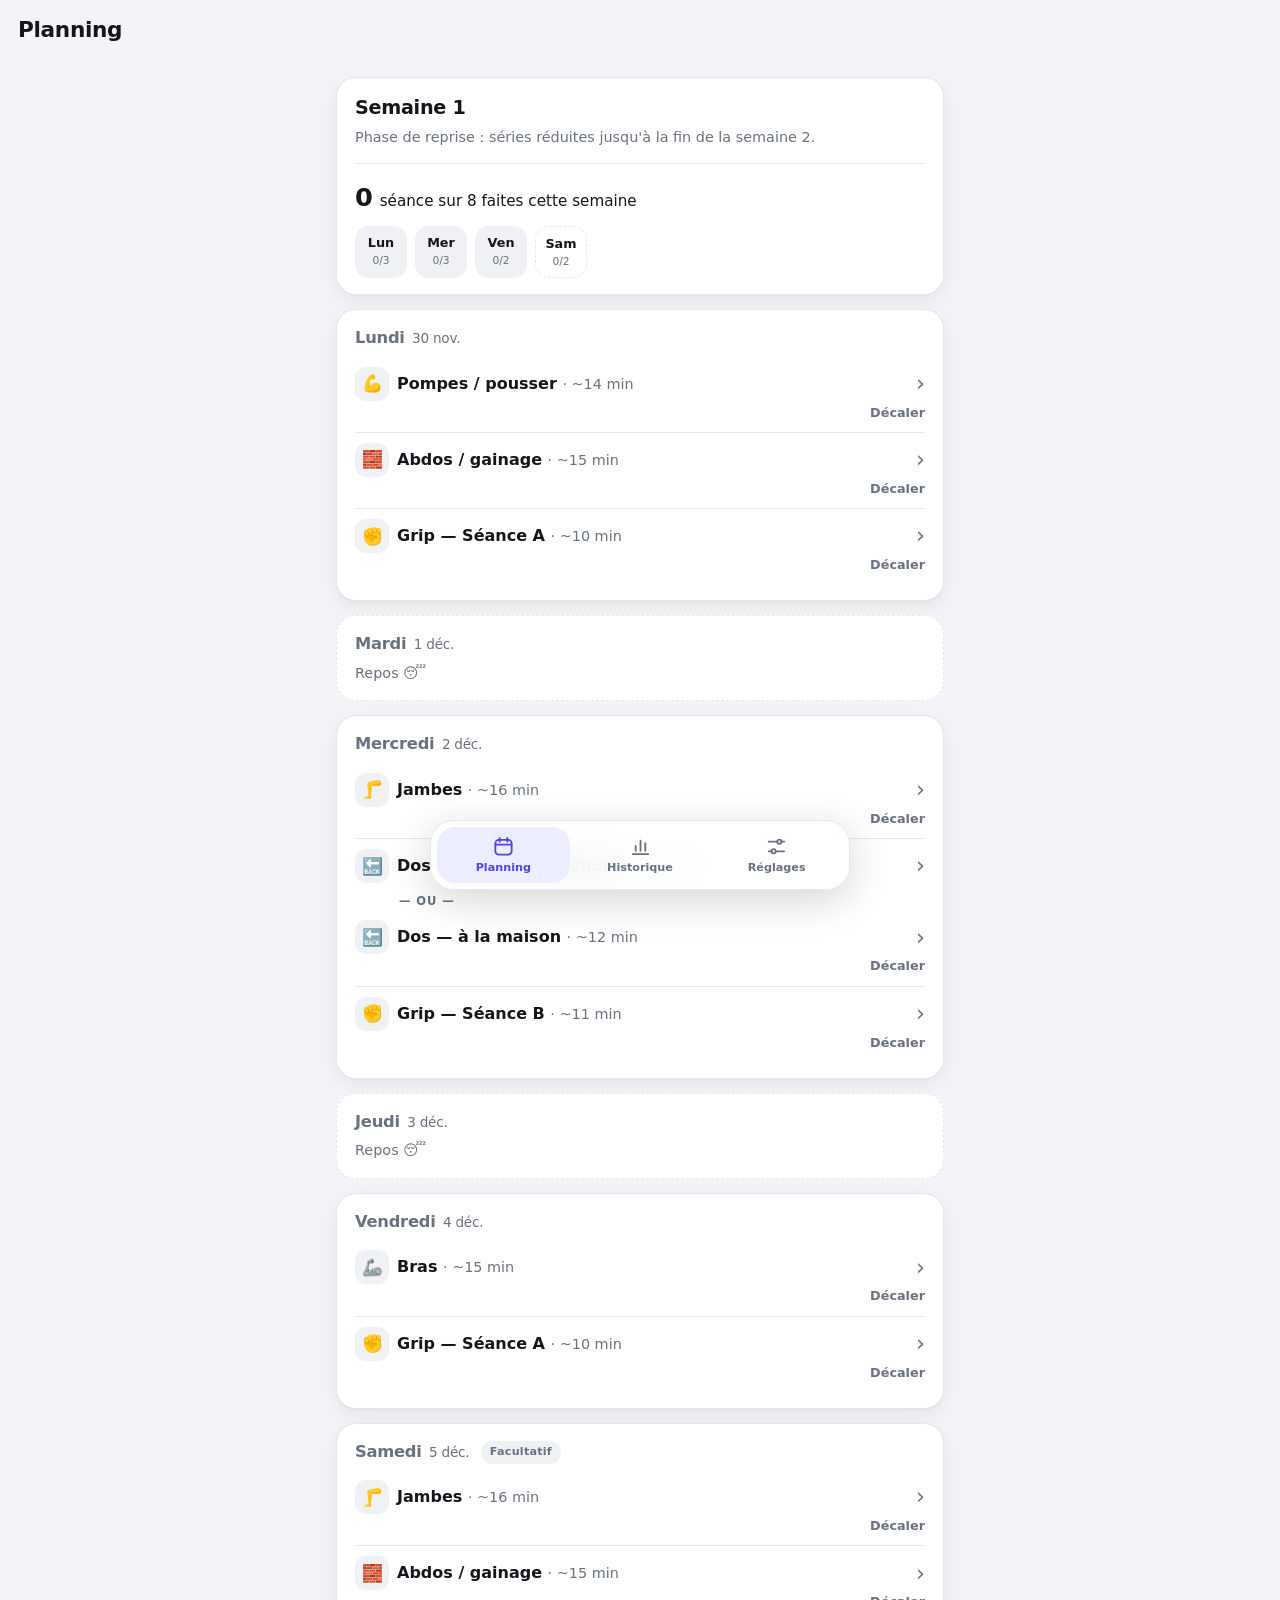
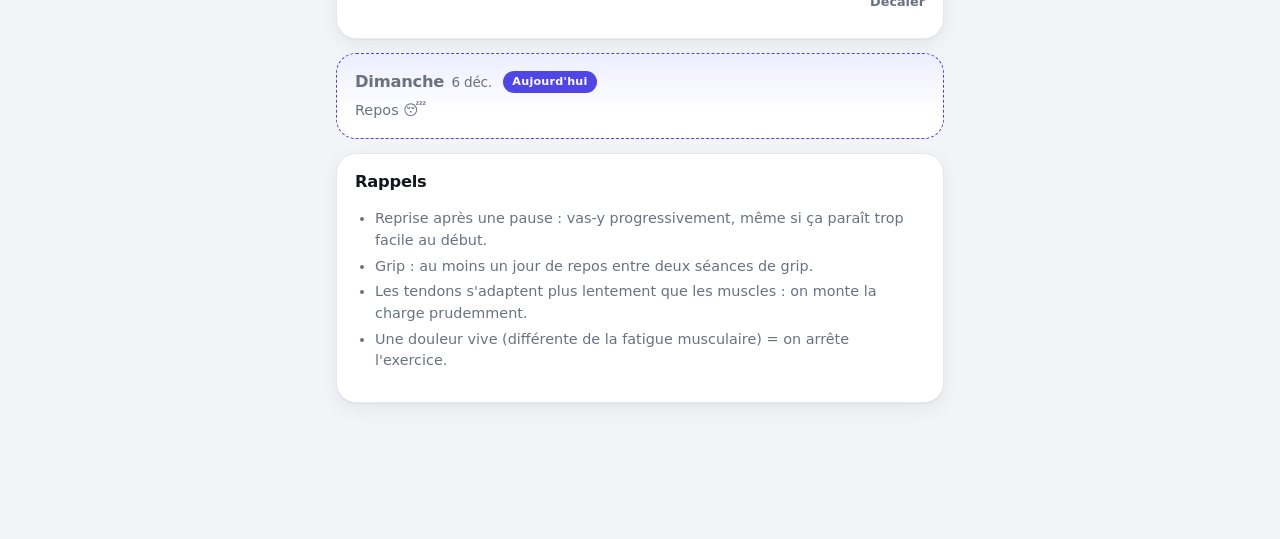
==== commit 811e9825: "Démonstration animée de chaque exercice (bonhomme dessiné en code) + bouton de recherche de vidéos Y" ====
--- a/index.html
+++ b/index.html
@@ -45,6 +45,7 @@
 
   <!-- 1) tes données d'entraînement  2) le code de l'app -->
   <script src="programme.js"></script>
+  <script src="illustrations.js"></script>
   <script src="app.js"></script>
 </body>
 </html>
--- a/style.css
+++ b/style.css
@@ -21,7 +21,8 @@
   --surligne: var(--accent-doux);
   --ombre: 0 1px 2px rgba(20, 22, 27, 0.04), 0 6px 20px rgba(20, 22, 27, 0.06);
   --ombre-forte: 0 10px 40px rgba(20, 22, 27, 0.18);
-  --verre: rgba(255, 255, 255, 0.78);
+  --verre: rgba(255, 255, 255, 0.78);      /* barre du bas */
+  --fond-verre: rgba(243, 244, 247, 0.86); /* en-tête : même teinte que le fond */
   --rayon: 20px;
 }
 
@@ -43,6 +44,7 @@
     --ombre: none;
     --ombre-forte: 0 10px 40px rgba(0, 0, 0, 0.55);
     --verre: rgba(22, 24, 29, 0.78);
+    --fond-verre: rgba(11, 12, 15, 0.86);
   }
 }
 
@@ -75,10 +77,10 @@
   position: sticky; top: 0; z-index: 5;
   display: flex; align-items: center; gap: 4px;
   padding: calc(14px + env(safe-area-inset-top)) 18px 12px;
-  background: var(--verre);
+  background: var(--fond-verre);
   -webkit-backdrop-filter: saturate(180%) blur(18px);
   backdrop-filter: saturate(180%) blur(18px);
-  border-bottom: 1px solid var(--bord);
+  border-bottom: 1px solid transparent;
 }
 .entete h1 {
   font-size: 1.35rem; font-weight: 800; margin: 0;
@@ -115,9 +117,9 @@
   border: 1.5px solid var(--accent);
   background: linear-gradient(180deg, var(--accent-doux), transparent 70%), var(--carte);
 }
-.carte.repos { background: transparent; box-shadow: none; border-style: dashed; }
-.carte.repos h3 { color: var(--texte-doux); }
-.carte.passe:not(.aujourdhui) { opacity: 0.72; }
+/* Jours de repos et jours passés : même fond que les autres cartes, seul le titre est plus discret */
+.carte.repos { border-style: dashed; box-shadow: none; }
+.carte.repos h3, .carte.passe:not(.aujourdhui) h3 { color: var(--texte-doux); }
 
 .doux { color: var(--texte-doux); font-size: 0.9rem; }
 .centre { text-align: center; }
@@ -440,3 +442,35 @@
 @media (prefers-reduced-motion: reduce) {
   *, *::before, *::after { transition: none !important; animation: none !important; }
 }
+
+/* ---------- Schéma des muscles ---------- */
+.schema-muscles svg { display: block; width: 100%; max-width: 320px; margin: 4px auto 6px; }
+.schema-muscles .muscle { fill: var(--carte-2); stroke: var(--carte); stroke-width: 1.5; }
+.schema-muscles .neutre { fill: var(--carte-2); stroke: var(--carte); stroke-width: 1.5; opacity: 0.8; }
+.schema-muscles .muscle.principal { fill: var(--accent); }
+.schema-muscles .muscle.secondaire { fill: color-mix(in srgb, var(--accent) 42%, var(--carte-2)); }
+.schema-muscles .vue { fill: var(--texte-doux); font-size: 10px; font-weight: 700; letter-spacing: 0.06em; text-transform: uppercase; }
+.legende-muscles { display: grid; gap: 6px; margin-top: 6px; font-size: 0.92rem; }
+.legende-muscles div { display: flex; gap: 10px; align-items: baseline; }
+.legende-muscles .pastille-couleur { flex: 0 0 12px; height: 12px; border-radius: 4px; transform: translateY(1px); }
+.legende-muscles .principal { background: var(--accent); }
+.legende-muscles .secondaire { background: color-mix(in srgb, var(--accent) 42%, var(--carte-2)); }
+
+/* ---------- Démonstration animée ---------- */
+.scene { background: var(--carte-2); border-radius: 16px; padding: 6px; margin: 6px 0 8px; }
+.illustration { display: block; width: 100%; max-width: 380px; margin: 0 auto; }
+.illustration .os { fill: none; stroke: var(--texte); stroke-width: 4.5; stroke-linecap: round; stroke-linejoin: round; }
+.illustration .os.loin { stroke: var(--texte-doux); opacity: 0.6; }
+.illustration .tete { fill: var(--texte); }
+.illustration .sol { stroke: var(--bord); stroke-width: 2.5; stroke-linecap: round; }
+.illustration .decor { fill: none; stroke: var(--texte-doux); stroke-width: 2.5; stroke-linecap: round; stroke-linejoin: round; opacity: 0.8; }
+.illustration .decor.epais { stroke-width: 4; }
+.illustration .decor-plein { fill: var(--texte-doux); }
+.illustration .objet { fill: var(--accent); }
+.illustration .anse { stroke: var(--accent); stroke-width: 2; }
+.illustration .serviette { stroke: var(--accent); stroke-width: 3.5; stroke-linecap: round; }
+.illustration .reperes rect { fill: var(--carte); stroke: var(--bord); }
+.illustration .reperes circle, .illustration .reperes polygon { fill: var(--accent); }
+.illustration .reperes line { stroke: var(--texte-doux); stroke-width: 2; stroke-linecap: round; }
+.illustration .reperes text { fill: var(--texte-doux); font-size: 6px; font-weight: 700; }
+.lien-video { margin-top: 10px; }
